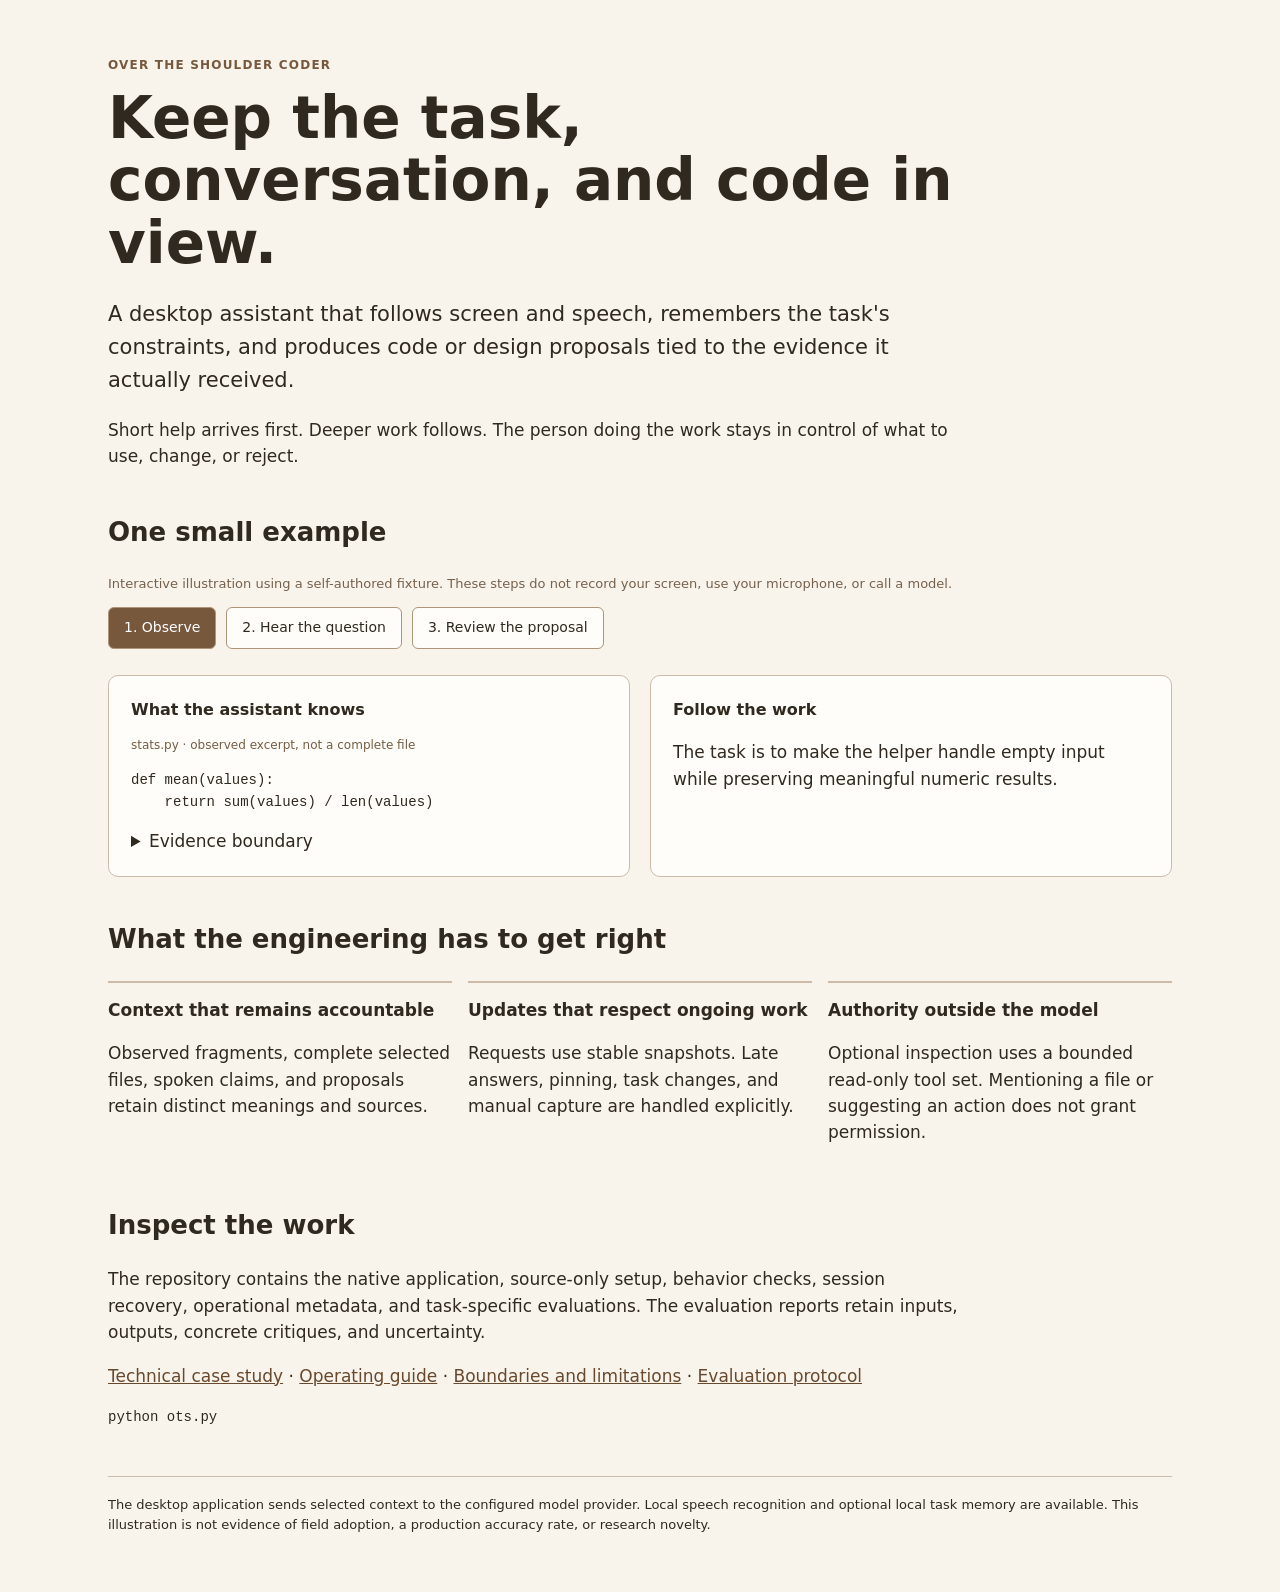
==== docs/portfolio/index.html @ 0a00abab "Add task memory, bounded inspection, and reproducible evaluation tooling" ====
<!doctype html>
<html lang="en">
<meta charset="utf-8"><meta name="viewport" content="width=device-width, initial-scale=1">
<title>Over The Shoulder Coder</title>
<style>
:root{color-scheme:light;--paper:#f8f4ec;--ink:#30291f;--line:#cbbba8;--accent:#77583d}
*{box-sizing:border-box}body{margin:0;background:var(--paper);color:var(--ink);font:17px/1.55 system-ui,sans-serif}
main{max-width:1120px;margin:auto;padding:56px 28px}h1{font-size:clamp(34px,5vw,58px);line-height:1.08;max-width:900px;margin:12px 0 24px}
h2{font-size:26px;margin-top:42px}p{max-width:850px}.eyebrow{letter-spacing:.1em;text-transform:uppercase;font-size:12px;color:var(--accent);font-weight:700}
.lede{font-size:21px}.workspace{display:grid;grid-template-columns:1fr 1fr;gap:20px;margin:26px 0}.panel{background:#fffdf9;border:1px solid var(--line);border-radius:10px;padding:22px;min-width:0}
.panel h3{margin:0 0 14px;font-size:16px}.tag{font-size:12px;color:#745c42}.voice{padding:12px 14px;border-left:3px solid var(--line);background:#f5ede2;margin:14px 0}
pre,code{font-family:ui-monospace,SFMono-Regular,Consolas,monospace}pre{white-space:pre-wrap;overflow-wrap:anywhere;font-size:14px;line-height:1.6}.annotation{font:13px/1.5 system-ui;color:#75614d;margin:0 0 12px 24px}
button{background:#fffdf9;border:1px solid #ad957a;border-radius:6px;color:var(--ink);font:inherit;font-size:14px;padding:9px 15px;cursor:pointer}button[aria-pressed=true]{background:#77583d;color:white}
.controls{display:flex;flex-wrap:wrap;gap:10px}.notice{font-size:13px;color:#75614d}.steps{display:grid;grid-template-columns:repeat(3,1fr);gap:16px}.steps div{border-top:2px solid var(--line);padding-top:14px}a{color:#68492e}footer{margin-top:48px;border-top:1px solid var(--line);padding-top:18px;font-size:13px}
@media(max-width:750px){.workspace,.steps{grid-template-columns:1fr}main{padding:32px 18px}}
</style>
<main>
<div class="eyebrow">Over The Shoulder Coder</div>
<h1>Keep the task, conversation, and code in view.</h1>
<p class="lede">A desktop assistant that follows screen and speech, remembers the task's constraints, and produces code or design proposals tied to the evidence it actually received.</p>
<p>Short help arrives first. Deeper work follows. The person doing the work stays in control of what to use, change, or reject.</p>
<h2>One small example</h2>
<p class="notice">Interactive illustration using a self-authored fixture. These steps do not record your screen, use your microphone, or call a model.</p>
<div class="controls" role="group" aria-label="Replay steps">
<button data-step="0" aria-pressed="true">1. Observe</button><button data-step="1" aria-pressed="false">2. Hear the question</button><button data-step="2" aria-pressed="false">3. Review the proposal</button>
</div>
<div class="workspace">
<section class="panel"><h3>What the assistant knows</h3><div class="tag">stats.py · observed excerpt, not a complete file</div><pre>def mean(values):
    return sum(values) / len(values)</pre><div id="voices" hidden><div class="voice"><strong>Other participant</strong><br>“Could we just return zero when the input is empty?”</div><div class="voice"><strong>Primary user</strong><br>“Zero is a real measurement here. Missing data needs a different result.”</div></div><details><summary>Evidence boundary</summary><p>Only the displayed lines and stated requirements are known. The surrounding module has not been observed. A proposal cannot turn that gap into a verified full-file change.</p></details></section>
<section class="panel" aria-live="polite"><h3 id="reply-title">Follow the work</h3><p id="reply">The task is to make the helper handle empty input while preserving meaningful numeric results.</p><div id="proposal" hidden><div class="controls"><button id="notes" aria-pressed="true">Line explanations on</button></div><div id="code"></div><p class="tag">Proposed excerpt · clean code and teaching notes are separate</p></div></section>
</div>
<h2>What the engineering has to get right</h2>
<div class="steps"><div><strong>Context that remains accountable</strong><p>Observed fragments, complete selected files, spoken claims, and proposals retain distinct meanings and sources.</p></div><div><strong>Updates that respect ongoing work</strong><p>Requests use stable snapshots. Late answers, pinning, task changes, and manual capture are handled explicitly.</p></div><div><strong>Authority outside the model</strong><p>Optional inspection uses a bounded read-only tool set. Mentioning a file or suggesting an action does not grant permission.</p></div></div>
<h2>Inspect the work</h2>
<p>The repository contains the native application, source-only setup, behavior checks, session recovery, operational metadata, and task-specific evaluations. The evaluation reports retain inputs, outputs, concrete critiques, and uncertainty.</p>
<p><a href="case-study.md">Technical case study</a> · <a href="../operating-guide.md">Operating guide</a> · <a href="../threat-model.md">Boundaries and limitations</a> · <a href="../../evals/protocol.md">Evaluation protocol</a></p>
<pre>python ots.py</pre>
<footer>The desktop application sends selected context to the configured model provider. Local speech recognition and optional local task memory are available. This illustration is not evidence of field adoption, a production accuracy rate, or research novelty.</footer>
</main>
<script>
const lines=[['def mean(values):','Define the helper over the supplied measurements.'],['    if not values:','Detect empty input before dividing by its length.'],['        return None','Represent missing data without inventing a numeric measurement.'],['    return sum(values) / len(values)','Compute the mean for a nonempty collection, including a real mean of zero.']];
let explained=true;
function draw(){const root=document.getElementById('code');root.replaceChildren();for(const [line,note] of lines){const code=document.createElement('pre');code.textContent=line;root.append(code);if(explained){const text=document.createElement('div');text.className='annotation';text.textContent=note;root.append(text)}}}
document.querySelectorAll('[data-step]').forEach(button=>button.addEventListener('click',()=>{const step=Number(button.dataset.step);document.querySelectorAll('[data-step]').forEach(b=>b.setAttribute('aria-pressed',String(b===button)));document.getElementById('voices').hidden=step===0;document.getElementById('proposal').hidden=step!==2;document.getElementById('reply-title').textContent=step===0?'Follow the work':step===1?'Answer the suggestion':'Offer a reviewable change';document.getElementById('reply').textContent=step===0?'The task is to make the helper handle empty input while preserving meaningful numeric results.':'Returning zero would conflate missing data with a valid measurement. Use an explicit missing value, and let the caller handle that case.';draw()}));
document.getElementById('notes').addEventListener('click',event=>{explained=!explained;event.target.setAttribute('aria-pressed',String(explained));event.target.textContent='Line explanations '+(explained?'on':'off');draw()});draw();
</script>
</html>
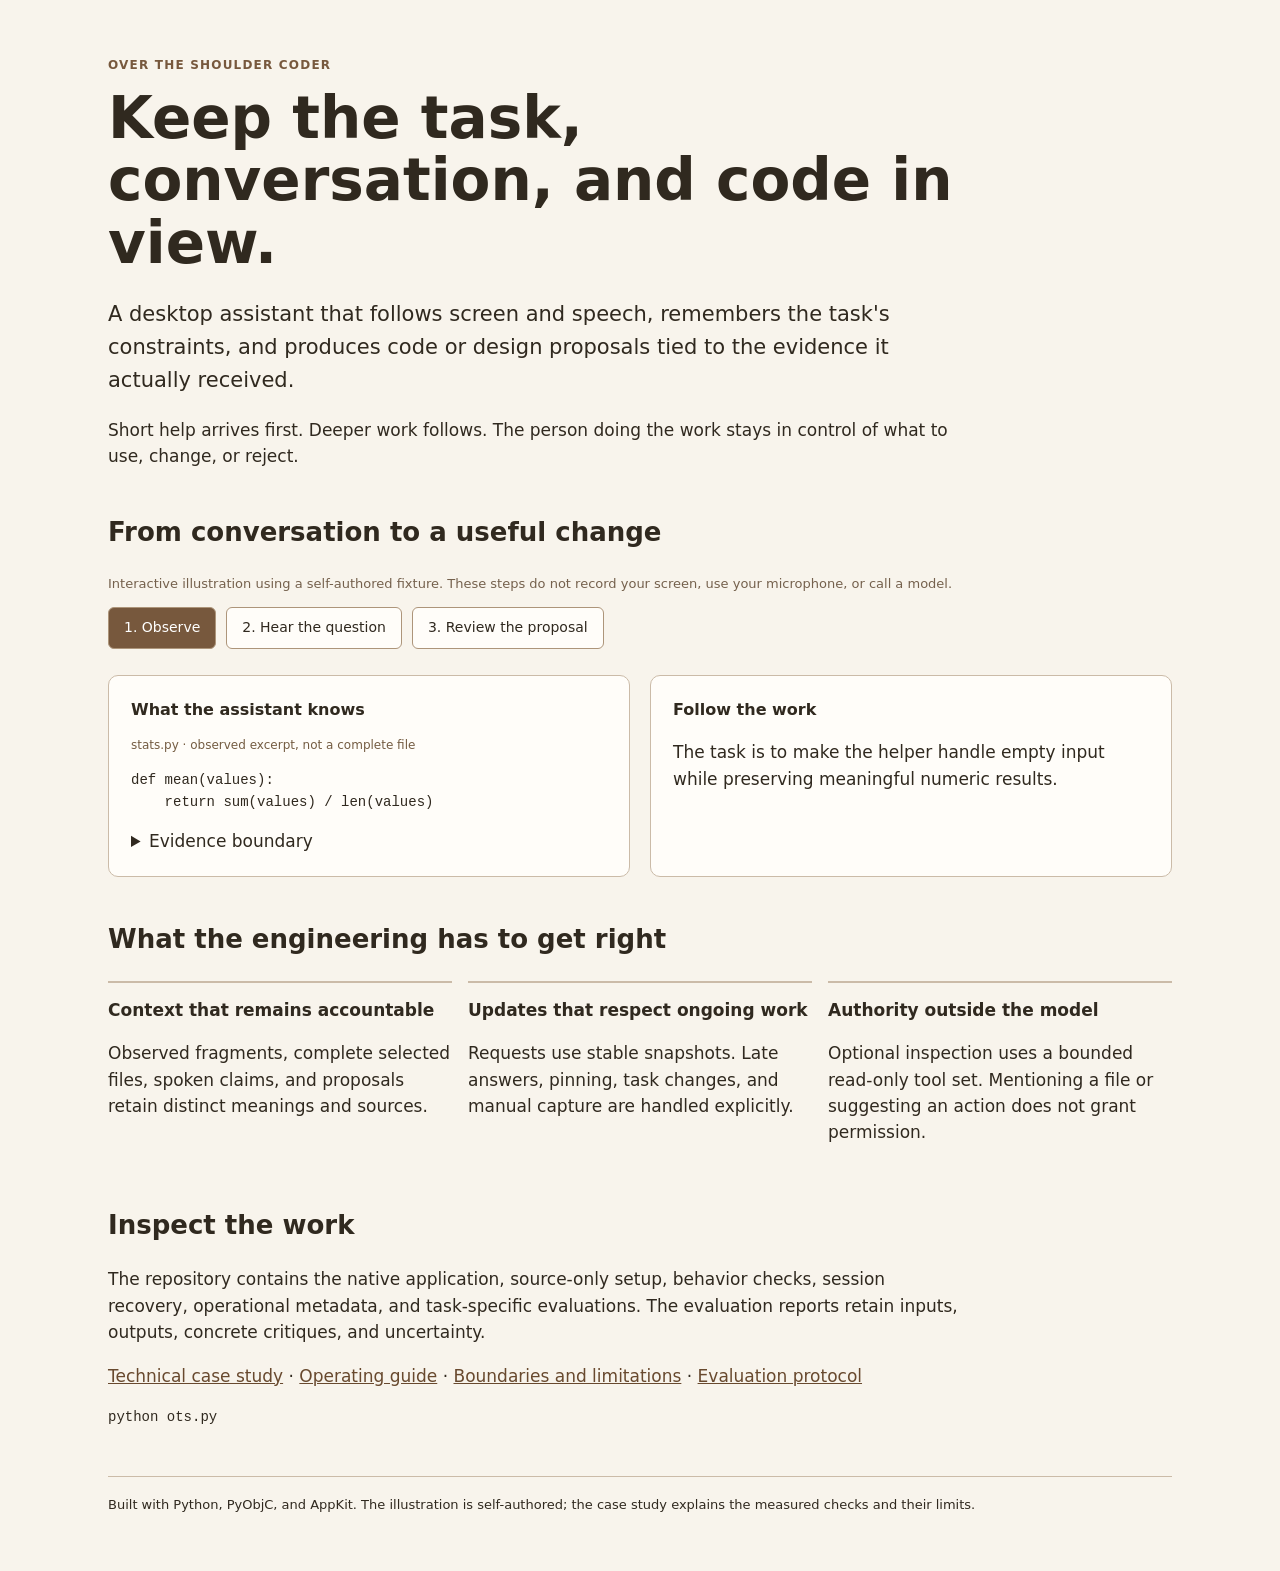
==== commit 3e7c7923: "Preserve evaluation uncertainty and correct task-specific review rules" ====
--- a/docs/portfolio/index.html
+++ b/docs/portfolio/index.html
@@ -19,7 +19,7 @@
 <h1>Keep the task, conversation, and code in view.</h1>
 <p class="lede">A desktop assistant that follows screen and speech, remembers the task's constraints, and produces code or design proposals tied to the evidence it actually received.</p>
 <p>Short help arrives first. Deeper work follows. The person doing the work stays in control of what to use, change, or reject.</p>
-<h2>One small example</h2>
+<h2>From conversation to a useful change</h2>
 <p class="notice">Interactive illustration using a self-authored fixture. These steps do not record your screen, use your microphone, or call a model.</p>
 <div class="controls" role="group" aria-label="Replay steps">
 <button data-step="0" aria-pressed="true">1. Observe</button><button data-step="1" aria-pressed="false">2. Hear the question</button><button data-step="2" aria-pressed="false">3. Review the proposal</button>
@@ -35,7 +35,7 @@
 <p>The repository contains the native application, source-only setup, behavior checks, session recovery, operational metadata, and task-specific evaluations. The evaluation reports retain inputs, outputs, concrete critiques, and uncertainty.</p>
 <p><a href="case-study.md">Technical case study</a> · <a href="../operating-guide.md">Operating guide</a> · <a href="../threat-model.md">Boundaries and limitations</a> · <a href="../../evals/protocol.md">Evaluation protocol</a></p>
 <pre>python ots.py</pre>
-<footer>The desktop application sends selected context to the configured model provider. Local speech recognition and optional local task memory are available. This illustration is not evidence of field adoption, a production accuracy rate, or research novelty.</footer>
+<footer>Built with Python, PyObjC, and AppKit. The illustration is self-authored; the case study explains the measured checks and their limits.</footer>
 </main>
 <script>
 const lines=[['def mean(values):','Define the helper over the supplied measurements.'],['    if not values:','Detect empty input before dividing by its length.'],['        return None','Represent missing data without inventing a numeric measurement.'],['    return sum(values) / len(values)','Compute the mean for a nonempty collection, including a real mean of zero.']];
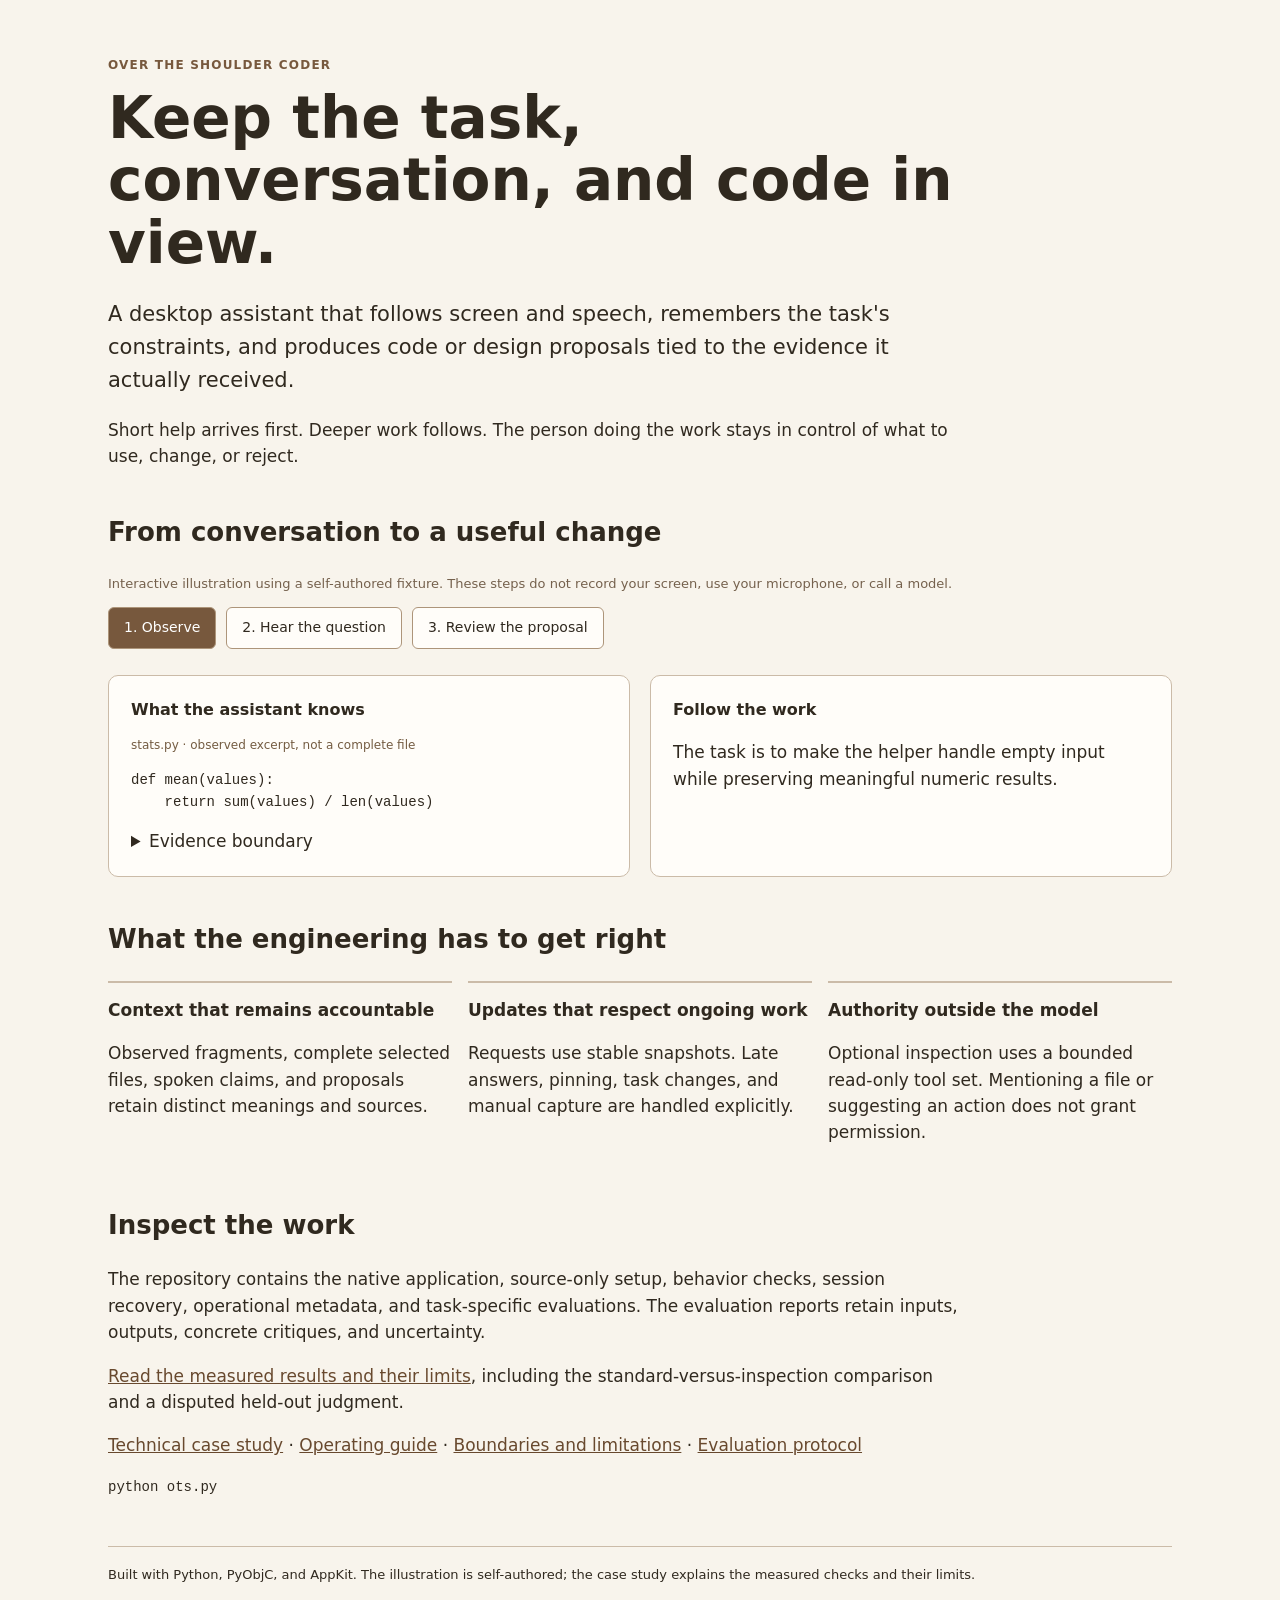
==== commit 7238c6b3: "Document measured outcomes and preserve a live workflow without an active display" ====
--- a/docs/portfolio/index.html
+++ b/docs/portfolio/index.html
@@ -33,6 +33,7 @@
 <div class="steps"><div><strong>Context that remains accountable</strong><p>Observed fragments, complete selected files, spoken claims, and proposals retain distinct meanings and sources.</p></div><div><strong>Updates that respect ongoing work</strong><p>Requests use stable snapshots. Late answers, pinning, task changes, and manual capture are handled explicitly.</p></div><div><strong>Authority outside the model</strong><p>Optional inspection uses a bounded read-only tool set. Mentioning a file or suggesting an action does not grant permission.</p></div></div>
 <h2>Inspect the work</h2>
 <p>The repository contains the native application, source-only setup, behavior checks, session recovery, operational metadata, and task-specific evaluations. The evaluation reports retain inputs, outputs, concrete critiques, and uncertainty.</p>
+<p><a href="../evaluation-results.md">Read the measured results and their limits</a>, including the standard-versus-inspection comparison and a disputed held-out judgment.</p>
 <p><a href="case-study.md">Technical case study</a> · <a href="../operating-guide.md">Operating guide</a> · <a href="../threat-model.md">Boundaries and limitations</a> · <a href="../../evals/protocol.md">Evaluation protocol</a></p>
 <pre>python ots.py</pre>
 <footer>Built with Python, PyObjC, and AppKit. The illustration is self-authored; the case study explains the measured checks and their limits.</footer>
